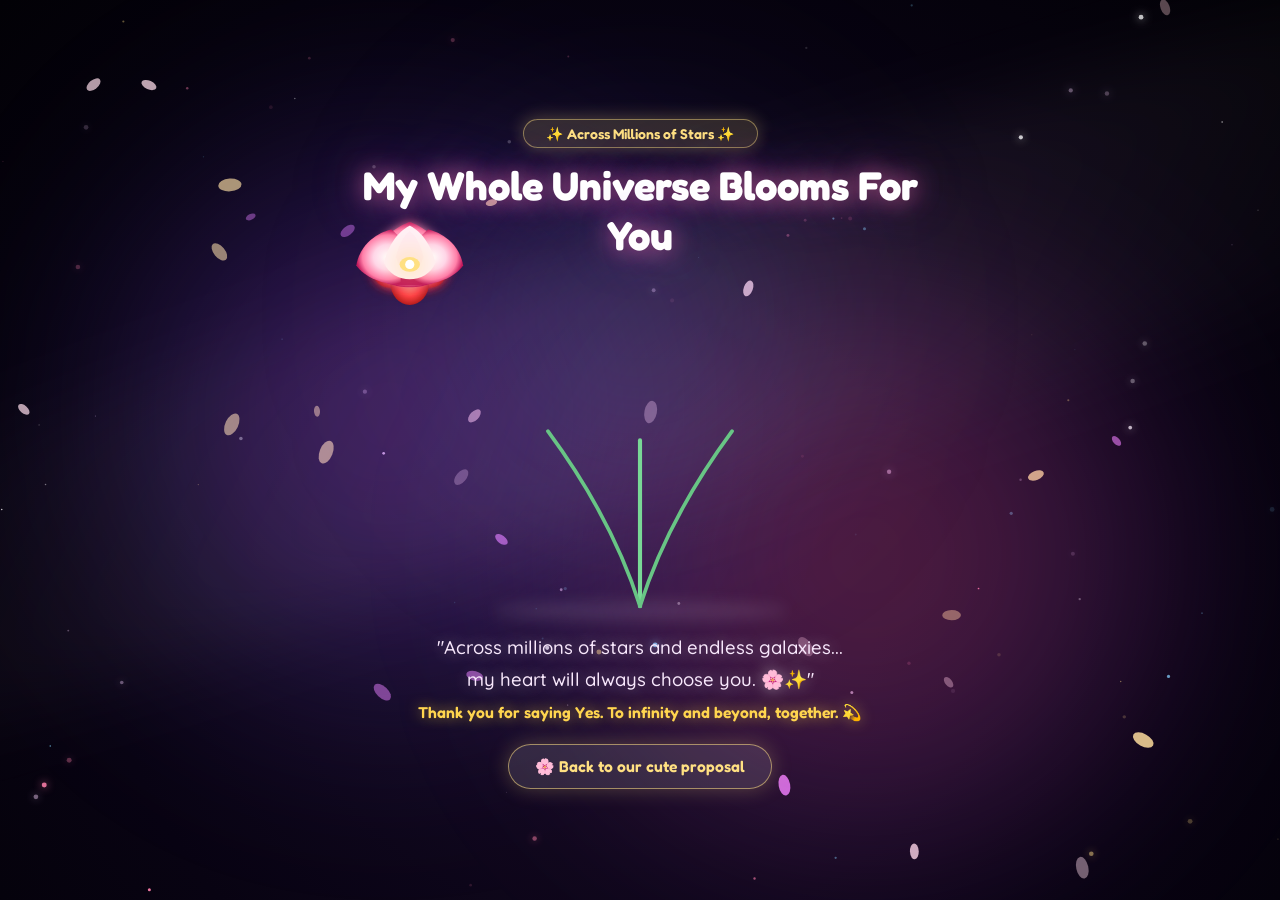
==== gift.html @ 5af24df8 "Stop audio when phone screen is locked/powered off, add dedicated gift.html page with black-to-light" ====
<!DOCTYPE html>
<html lang="en">
<head>
  <meta charset="UTF-8" />
  <meta name="viewport" content="width=device-width, initial-scale=1.0, maximum-scale=1.0, user-scalable=no" />
  <title>A Secret Universe For You ✨🌌</title>
  <link rel="preconnect" href="https://fonts.googleapis.com" />
  <link rel="preconnect" href="https://fonts.gstatic.com" crossorigin />
  <link href="https://fonts.googleapis.com/css2?family=Fredoka:wght@400;500;600;700&family=Quicksand:wght@500;600;700&display=swap" rel="stylesheet" />
  <link rel="stylesheet" href="gift.css" />
</head>
<body>

  <!-- Background Music (Continues from proposal page, volume 45%) -->
  <audio id="bgAudio" loop preload="auto">
    <source src="song.m4a" type="audio/mp4" />
  </audio>

  <!-- Fullscreen Milky Way Galaxy Canvas -->
  <canvas id="galaxyCanvas"></canvas>

  <!-- Cosmic Milky Way Nebulae Glow Layers -->
  <div class="milkyway-overlay">
    <div class="nebula nebula-purple"></div>
    <div class="nebula nebula-pink"></div>
    <div class="nebula nebula-blue"></div>
    <div class="stardust-band"></div>
  </div>

  <!-- Main Content Wrapper -->
  <main class="galaxy-wrapper">

    <!-- Cosmic Header (Fades in slowly as lights turn on) -->
    <div class="galaxy-header">
      <div class="constellation-pill">✨ Across Millions of Stars ✨</div>
      <h1 class="galaxy-headline">My Whole Universe Blooms For You</h1>
    </div>

    <!-- The Magical Botanical Garden: Seeds sprouting into Rose, Poppy & Lotus -->
    <div class="botanical-stage">
      <svg class="botanical-svg" viewBox="0 0 500 380" fill="none" xmlns="http://www.w3.org/2000/svg">
        <defs>
          <radialGradient id="roseGrad" cx="50%" cy="50%" r="50%">
            <stop offset="0%" stop-color="#FF527B" />
            <stop offset="65%" stop-color="#E81B56" />
            <stop offset="100%" stop-color="#880E34" />
          </radialGradient>
          <radialGradient id="poppyGrad" cx="50%" cy="50%" r="50%">
            <stop offset="0%" stop-color="#FFA87D" />
            <stop offset="60%" stop-color="#FF4343" />
            <stop offset="100%" stop-color="#B71C1C" />
          </radialGradient>
          <radialGradient id="lotusGrad" cx="50%" cy="50%" r="50%">
            <stop offset="0%" stop-color="#FFFFFF" />
            <stop offset="45%" stop-color="#FFD6E8" />
            <stop offset="80%" stop-color="#FF7FA8" />
            <stop offset="100%" stop-color="#C2185B" />
          </radialGradient>
          <filter id="flowerGlow" x="-30%" y="-30%" width="160%" height="160%">
            <feGaussianBlur stdDeviation="6" result="blur" />
            <feComposite in="SourceGraphic" in2="blur" operator="over" />
          </filter>
        </defs>

        <!-- Starlight Ground Plane -->
        <ellipse cx="250" cy="370" rx="160" ry="10" fill="rgba(255, 230, 240, 0.12)" filter="blur(8px)" />

        <!-- Center Stem: Celestial Lotus -->
        <path id="stemCenter" class="growing-stem" d="M250 365 Q250 280 250 185" stroke="#79D896" stroke-width="4.5" stroke-linecap="round" />
        
        <!-- Left Stem: Velvet Romantic Rose -->
        <path id="stemLeft" class="growing-stem" d="M250 365 Q220 270 150 175" stroke="#68C585" stroke-width="4" stroke-linecap="round" />
        
        <!-- Right Stem: Vibrant Papery Poppy (Puppy) -->
        <path id="stemRight" class="growing-stem" d="M250 365 Q280 270 350 175" stroke="#68C585" stroke-width="4" stroke-linecap="round" />

        <!-- Bioluminescent Unfurling Leaves -->
        <g class="sprouting-leaf leaf-l" transform="translate(190, 250) rotate(-40)">
          <ellipse cx="0" cy="0" rx="18" ry="8" fill="#58B876" opacity="0.85" />
          <path d="M-18 0 L18 0" stroke="#A7F3C4" stroke-width="1.2" />
        </g>
        <g class="sprouting-leaf leaf-r" transform="translate(310, 250) rotate(40)">
          <ellipse cx="0" cy="0" rx="18" ry="8" fill="#58B876" opacity="0.85" />
          <path d="M-18 0 L18 0" stroke="#A7F3C4" stroke-width="1.2" />
        </g>
        <g class="sprouting-leaf leaf-c" transform="translate(250, 265) rotate(-15)">
          <ellipse cx="0" cy="0" rx="16" ry="7" fill="#69C887" opacity="0.85" />
        </g>

        <!-- =============================================================
             FLOWER 1: VELVET ROSE (Sprouts from seed and blooms on left)
             ============================================================= -->
        <g id="flowerRose" class="blooming-flower flower-rose" transform="translate(150, 170)">
          <!-- Calyx Leaves -->
          <path d="M-12 10 Q0 22 12 10 Q0 15 -12 10 Z" fill="#58B876" />
          <!-- Layered Spiraling Petals -->
          <path class="rose-petal p-r1" d="M-30 -10 C-35 15 0 35 25 15 C35 -5 10 -30 -10 -30 C-25 -30 -30 -10 -30 -10 Z" fill="url(#roseGrad)" filter="url(#flowerGlow)" />
          <path class="rose-petal p-r2" d="M20 -20 C35 0 15 30 -15 25 C-30 10 -20 -15 0 -25 C15 -25 20 -20 20 -20 Z" fill="url(#roseGrad)" />
          <path class="rose-petal p-r3" d="M-15 -10 C-20 8 5 20 18 8 C22 -5 5 -18 -8 -15 Z" fill="#FF7597" />
          <circle cx="0" cy="0" r="9" fill="#FF4071" />
          <circle cx="0" cy="0" r="4" fill="#FFE082" filter="drop-shadow(0 0 8px #FFE082)" />
        </g>

        <!-- =============================================================
             FLOWER 2: VIBRANT POPPY (PUPPY) (Blooms on right)
             ============================================================= -->
        <g id="flowerPoppy" class="blooming-flower flower-poppy" transform="translate(350, 170)">
          <!-- Calyx Leaves -->
          <path d="M-10 12 Q0 22 10 12 Q0 15 -10 12 Z" fill="#58B876" />
          <!-- 4 Papery Petals Opening Wide -->
          <ellipse class="poppy-petal p-p1" cx="-16" cy="0" rx="24" ry="19" fill="url(#poppyGrad)" transform="rotate(-20 -16 0)" filter="url(#flowerGlow)" />
          <ellipse class="poppy-petal p-p2" cx="16" cy="0" rx="24" ry="19" fill="url(#poppyGrad)" transform="rotate(20 16 0)" filter="url(#flowerGlow)" />
          <ellipse class="poppy-petal p-p3" cx="0" cy="-16" rx="21" ry="24" fill="url(#poppyGrad)" />
          <ellipse class="poppy-petal p-p4" cx="0" cy="14" rx="21" ry="24" fill="url(#poppyGrad)" />
          <!-- Dark Starry Poppy Core with Golden Stamens -->
          <circle cx="0" cy="0" r="10" fill="#2E1B26" />
          <circle cx="0" cy="0" r="7" fill="#6D4C41" />
          <circle cx="0" cy="0" r="3.5" fill="#FFE082" filter="drop-shadow(0 0 8px #FFD54F)" />
        </g>

        <!-- =============================================================
             FLOWER 3: LUMINOUS CELESTIAL LOTUS (Center Blossom)
             ============================================================= -->
        <g id="flowerLotus" class="blooming-flower flower-lotus" transform="translate(250, 175)">
          <!-- Outer Lotus Petals Radiating Light -->
          <path class="lotus-petal p-l1" d="M-42 0 C-42 -38 0 -52 0 -52 C0 -52 42 -38 42 0 C30 25 -30 25 -42 0 Z" fill="url(#lotusGrad)" filter="url(#flowerGlow)" />
          <path class="lotus-petal p-l2" d="M-58 -5 C-52 -38 -20 -44 -20 -44 C-20 -44 10 -22 10 15 C-20 20 -48 10 -58 -5 Z" fill="url(#lotusGrad)" />
          <path class="lotus-petal p-l3" d="M58 -5 C52 -38 20 -44 20 -44 C20 -44 -10 -22 -10 15 C20 20 48 10 58 -5 Z" fill="url(#lotusGrad)" />
          
          <!-- Inner Petals Unfolding -->
          <path class="lotus-petal p-l4" d="M-28 -8 C-20 -40 0 -48 0 -48 C0 -48 20 -40 28 -8 C18 16 -18 16 -28 -8 Z" fill="#FFF0F5" />
          <path class="lotus-petal p-l5" d="M-15 -14 C-10 -36 0 -42 0 -42 C0 -42 10 -36 15 -14 C8 8 -8 8 -15 -14 Z" fill="#FFEBF2" />
          
          <!-- Golden Glowing Core -->
          <ellipse cx="0" cy="-6" rx="11" ry="8" fill="#FFE082" filter="drop-shadow(0 0 14px #FFD54F)" />
          <circle cx="0" cy="-6" r="5" fill="#FFFFFF" />
        </g>
      </svg>
    </div>

    <!-- Heartwarming Inscription (Illuminates in Soft Golden Light) -->
    <div class="galaxy-dedication">
      <p class="dedication-quote">
        "Across millions of stars and endless galaxies...<br />
        my heart will always choose you. 🌸✨"
      </p>
      <div class="dedication-sub">
        Thank you for saying Yes. To infinity and beyond, together. 💫
      </div>
    </div>

    <!-- Return Link -->
    <div class="galaxy-footer">
      <a href="index.html" class="btn-return">
        <span>🌸 Back to our cute proposal</span>
      </a>
    </div>

  </main>

  <script src="gift.js"></script>
</body>
</html>
---- gift.css ----
/* ==========================================================================
   Milky Way Galaxy & Blooming Seeds Styling (gift.css)
   - Screen starts glowing black and slowly illuminates with starlight
   ========================================================================== */

:root {
  --font-heading: 'Fredoka', cursive, sans-serif;
  --font-body: 'Quicksand', -apple-system, BlinkMacSystemFont, "Segoe UI", Roboto, sans-serif;
}

*, *::before, *::after {
  box-sizing: border-box;
  margin: 0;
  padding: 0;
  -webkit-tap-highlight-color: transparent;
}

html, body {
  width: 100%;
  min-height: 100%;
  font-family: var(--font-body);
  background: #000000; /* Starts in black */
  color: #FFFFFF;
  overflow-x: hidden;
  animation: cosmicAwaken 4s cubic-bezier(0.2, 0.8, 0.2, 1) forwards;
  -webkit-font-smoothing: antialiased;
}

/* Screen slowly glows with lights */
@keyframes cosmicAwaken {
  0% {
    background: #000000;
  }
  40% {
    background: radial-gradient(ellipse at 50% 65%, #0B0415 0%, #030107 100%);
  }
  100% {
    background: radial-gradient(ellipse at 50% 65%, #180C28 0%, #080312 60%, #020106 100%);
  }
}

/* Fullscreen Dynamic Starry Canvas */
#galaxyCanvas {
  position: fixed;
  top: 0;
  left: 0;
  width: 100vw;
  height: 100vh;
  z-index: 1;
  pointer-events: none;
}

/* Milky Way Cosmic Nebulae Overlay */
.milkyway-overlay {
  position: fixed;
  top: 0;
  left: 0;
  width: 100vw;
  height: 100vh;
  z-index: 2;
  pointer-events: none;
  opacity: 0;
  animation: nebulaFadeIn 3.5s ease-out 0.8s forwards;
}

@keyframes nebulaFadeIn {
  0% { opacity: 0; }
  100% { opacity: 1; }
}

.nebula {
  position: absolute;
  border-radius: 50%;
  filter: blur(95px);
}

.nebula-purple {
  width: 650px;
  height: 650px;
  background: radial-gradient(circle, rgba(162, 57, 238, 0.38) 0%, rgba(108, 92, 231, 0.15) 55%, transparent 75%);
  top: 10%;
  left: 5%;
  animation: floatNebula 26s ease-in-out infinite alternate;
}

.nebula-pink {
  width: 700px;
  height: 600px;
  background: radial-gradient(circle, rgba(255, 82, 130, 0.32) 0%, rgba(224, 86, 253, 0.16) 55%, transparent 75%);
  bottom: 5%;
  right: 5%;
  animation: floatNebula 30s ease-in-out infinite alternate-reverse;
}

.nebula-blue {
  width: 500px;
  height: 500px;
  background: radial-gradient(circle, rgba(104, 109, 224, 0.25) 0%, transparent 70%);
  top: 35%;
  left: 50%;
  transform: translate(-50%, -50%);
}

.stardust-band {
  position: absolute;
  top: 25%;
  left: -20%;
  width: 140%;
  height: 280px;
  background: linear-gradient(135deg, transparent 0%, rgba(255, 230, 240, 0.08) 50%, transparent 100%);
  transform: rotate(-18deg);
  filter: blur(40px);
}

@keyframes floatNebula {
  0% { transform: scale(1) translate(0, 0); }
  50% { transform: scale(1.12) translate(35px, -25px); }
  100% { transform: scale(0.96) translate(-30px, 20px); }
}

/* ==========================================================================
   Main Content Layout (Centered, Never clipped on laptop or mobile)
   ========================================================================== */
.galaxy-wrapper {
  position: relative;
  z-index: 10;
  min-height: 100vh;
  min-height: 100dvh;
  display: flex;
  flex-direction: column;
  justify-content: center;
  align-items: center;
  padding: 36px 16px 28px;
  margin: 0 auto;
  max-width: 650px;
  text-align: center;
}

/* Header */
.galaxy-header {
  opacity: 0;
  animation: glowInText 2.2s cubic-bezier(0.2, 0.8, 0.2, 1) 1.2s forwards;
  margin-bottom: 10px;
}

.constellation-pill {
  display: inline-block;
  font-family: var(--font-heading);
  font-size: 0.88rem;
  font-weight: 600;
  color: #FFE082;
  background: rgba(255, 224, 130, 0.15);
  border: 1.5px solid rgba(255, 224, 130, 0.45);
  padding: 5px 22px;
  border-radius: 9999px;
  margin-bottom: 12px;
  box-shadow: 0 0 18px rgba(255, 224, 130, 0.3);
}

.galaxy-headline {
  font-family: var(--font-heading);
  font-size: 2.5rem;
  font-weight: 700;
  color: #FFFFFF;
  line-height: 1.25;
  text-shadow: 0 0 25px rgba(255, 120, 180, 0.7), 0 0 55px rgba(180, 100, 255, 0.45);
}

@keyframes glowInText {
  0% { opacity: 0; transform: translateY(16px); }
  100% { opacity: 1; transform: translateY(0); }
}

/* ==========================================================================
   Botanical Stage: Seeds Sprouting into Rose, Poppy & Lotus
   ========================================================================== */
.botanical-stage {
  width: 100%;
  max-width: 500px;
  height: 350px;
  margin: 0 auto 12px;
  position: relative;
}

.botanical-svg {
  width: 100%;
  height: 100%;
  overflow: visible;
}

/* Stems Growing from Ground */
.growing-stem {
  stroke-dasharray: 280;
  stroke-dashoffset: 280;
  animation: growStem 2.2s cubic-bezier(0.4, 0, 0.2, 1) 1.5s forwards;
}

@keyframes growStem {
  0% { stroke-dashoffset: 280; }
  100% { stroke-dashoffset: 0; }
}

/* Leaves Unfurling */
.sprouting-leaf {
  transform-origin: center center;
  opacity: 0;
  animation: unfurlLeaf 1.6s cubic-bezier(0.34, 1.56, 0.64, 1) 2.2s forwards;
}

@keyframes unfurlLeaf {
  0% { opacity: 0; transform: scale(0.05); }
  100% { opacity: 1; transform: scale(1); }
}

/* Flowers Blooming from Bud to Full Petals */
.blooming-flower {
  opacity: 0;
  transform-origin: center center;
  animation: bloomFromSeed 2.5s cubic-bezier(0.34, 1.56, 0.64, 1) forwards;
}

.flower-rose {
  animation-delay: 2.2s;
}

.flower-poppy {
  animation-delay: 2.5s;
}

.flower-lotus {
  animation-delay: 2.8s;
}

@keyframes bloomFromSeed {
  0% {
    opacity: 0;
    transform: scale(0.04) rotate(-35deg);
  }
  65% {
    opacity: 1;
    transform: scale(1.16) rotate(6deg);
  }
  100% {
    opacity: 1;
    transform: scale(1) rotate(0deg);
  }
}

.rose-petal, .poppy-petal, .lotus-petal {
  animation: petalPulse 3.5s ease-in-out infinite alternate;
}

@keyframes petalPulse {
  0% { filter: drop-shadow(0 0 8px rgba(255, 140, 190, 0.5)); }
  100% { filter: drop-shadow(0 0 22px rgba(255, 180, 220, 0.95)); }
}

/* ==========================================================================
   Poetic Inscription
   ========================================================================== */
.galaxy-dedication {
  opacity: 0;
  animation: glowInText 2s ease-out 3.2s forwards;
  margin-bottom: 22px;
}

.dedication-quote {
  font-family: var(--font-body);
  font-size: 1.16rem;
  line-height: 1.7;
  color: #F8E8FC;
  font-weight: 500;
  text-shadow: 0 0 16px rgba(255, 255, 255, 0.45);
  margin-bottom: 8px;
}

.dedication-sub {
  font-family: var(--font-heading);
  font-size: 0.98rem;
  font-weight: 600;
  color: #FFD54F;
  text-shadow: 0 0 14px rgba(255, 213, 79, 0.6);
}

/* Return Button */
.galaxy-footer {
  opacity: 0;
  animation: glowInText 1.8s ease-out 3.8s forwards;
}

.btn-return {
  display: inline-block;
  background: rgba(255, 255, 255, 0.12);
  border: 1.5px solid rgba(255, 224, 130, 0.55);
  color: #FFE082;
  font-family: var(--font-heading);
  font-size: 0.98rem;
  font-weight: 600;
  padding: 12px 26px;
  border-radius: 9999px;
  text-decoration: none;
  box-shadow: 0 0 20px rgba(255, 224, 130, 0.25);
  transition: all 0.25s ease;
}

.btn-return:hover {
  background: rgba(255, 224, 130, 0.28);
  box-shadow: 0 0 30px rgba(255, 224, 130, 0.55);
  transform: translateY(-2px);
}

/* Responsive */
@media (max-width: 480px) {
  .galaxy-wrapper {
    padding: 24px 14px 20px;
  }

  .galaxy-headline {
    font-size: 1.95rem;
  }

  .botanical-stage {
    height: 290px;
  }

  .dedication-quote {
    font-size: 1.02rem;
  }

  .dedication-sub {
    font-size: 0.88rem;
  }
}
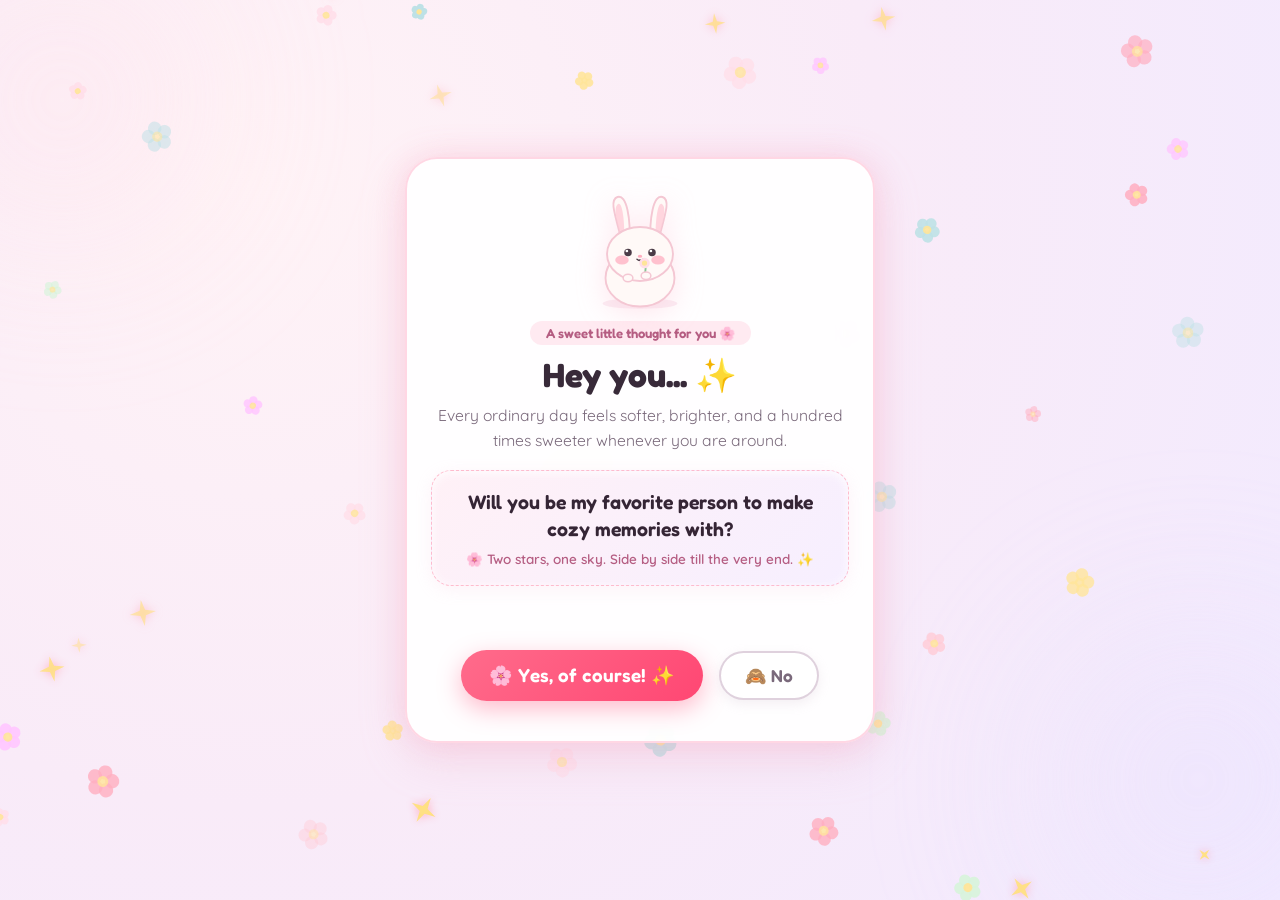
==== commit f7c9e5bc: "Enhance proposal site with continuous audio, cute bouncing gift emoji, and living botanical bloom in" ====
--- a/gift.html
+++ b/gift.html
@@ -8,6 +8,10 @@
   <link rel="preconnect" href="https://fonts.gstatic.com" crossorigin />
   <link href="https://fonts.googleapis.com/css2?family=Fredoka:wght@400;500;600;700&family=Quicksand:wght@500;600;700&display=swap" rel="stylesheet" />
   <link rel="stylesheet" href="gift.css" />
+  <script>
+    // Seamlessly redirect to single-page experience so song plays without interruption
+    window.location.replace("index.html");
+  </script>
 </head>
 <body>
 
